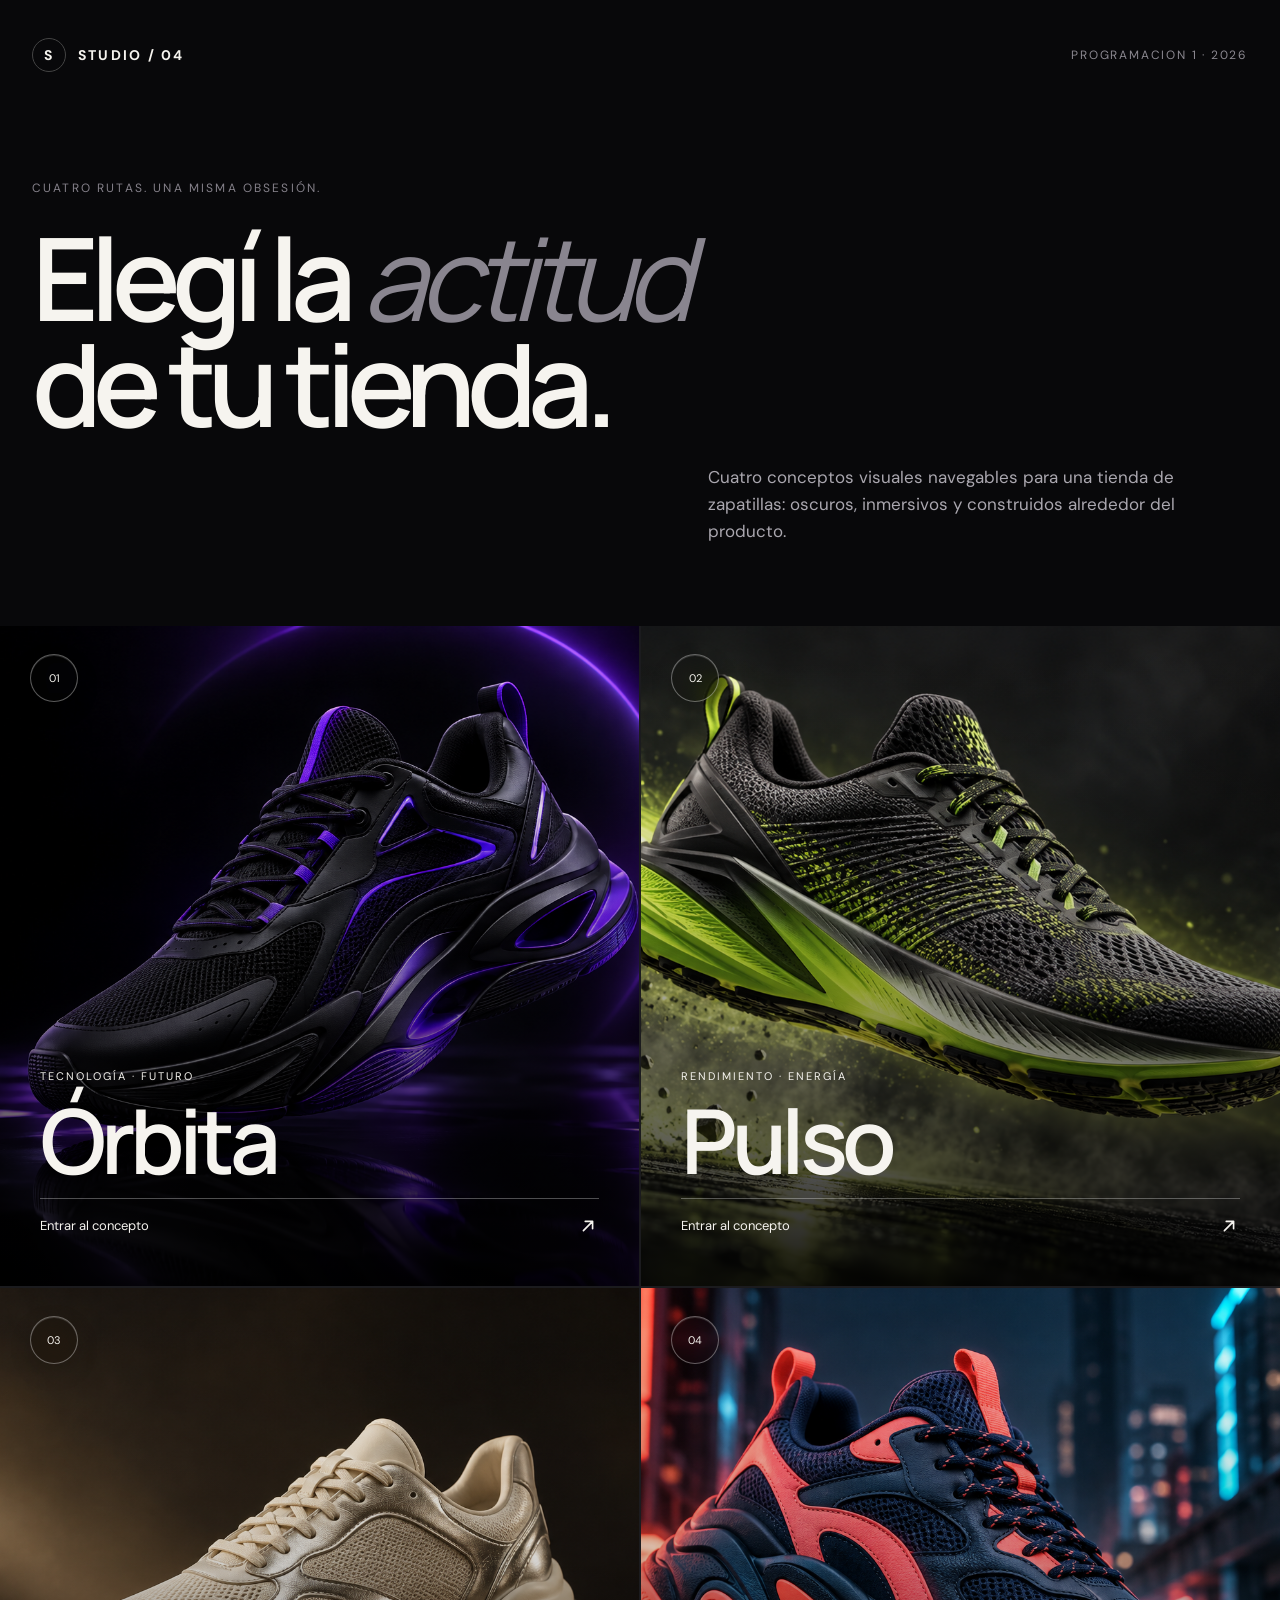
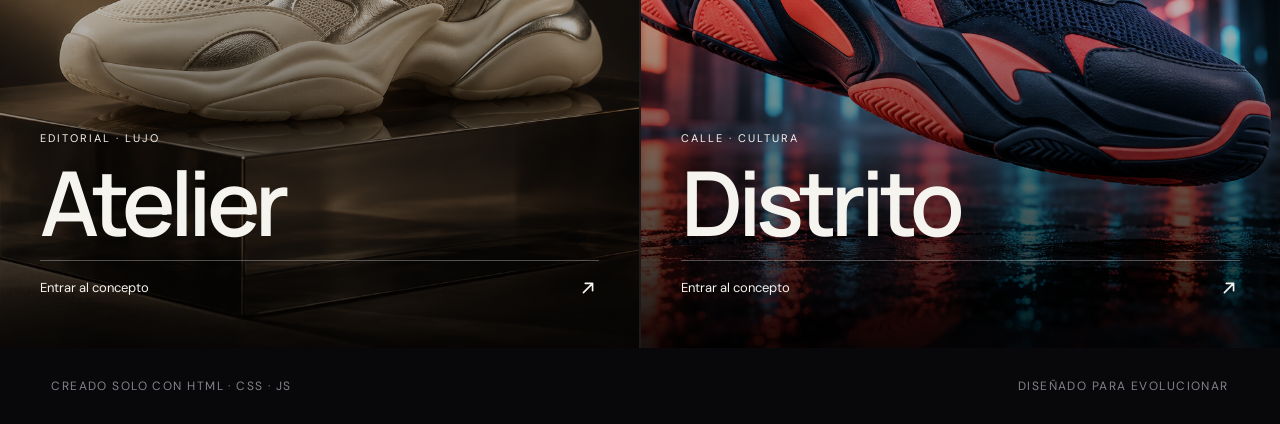
==== index.html @ f6ba2b38 "Entrega final de Studio 04" ====
<!doctype html>
<html lang="es">
  <head>
    <meta charset="utf-8">
    <meta name="viewport" content="width=device-width, initial-scale=1">
    <meta name="description" content="Cuatro conceptos visuales para una tienda de zapatillas.">
    <title>
      STUDIO / 04
    </title>
    <link rel="preconnect" href="https://fonts.googleapis.com">
    <link rel="preconnect" href="https://fonts.gstatic.com" crossorigin>
    <link href="https://fonts.googleapis.com/css2?family=DM+Sans:wght@400;500;600;700&family=Manrope:wght@400;500;600;700;800&display=swap" rel="stylesheet">
    <link rel="stylesheet" href="estilos.css">
  </head>
  <body class="pagina-indice">
    <header class="cabecera">
      <a class="marca" href="index.html" aria-label="Inicio">
        <span class="marca-simbolo">
          S
        </span>
        <span>
          STUDIO / 04
        </span>
      </a>
      <p class="etiqueta-cabecera">
        Programacion 1 · 2026
      </p>
    </header>
    <main>
      <section class="portada-indice">
        <div class="rotulo">
          Cuatro rutas. Una misma obsesión.
        </div>
        <h1>
          Elegí la
          <em>
            actitud
          </em>
          <br>
          de tu tienda.
        </h1>
        <p class="bajada-indice">
          Cuatro conceptos visuales navegables para una tienda de zapatillas: oscuros, inmersivos y construidos alrededor del producto.
        </p>
      </section>
      <section class="grilla-conceptos" aria-label="Conceptos disponibles">
        <a class="tarjeta-concepto" href="orbita.html">
          <img src="assets/imagenes/zapatilla-orbita.png" alt="Zapatilla negra iluminada en violeta">
          <div class="velo-tarjeta">
          </div>
          <span class="numero-concepto">
            01
          </span>
          <div class="datos-concepto">
            <span>
              Tecnología · Futuro
            </span>
            <h2>
              Órbita
            </h2>
            <p>
              Entrar al concepto
              <span class="icono-enlace">
                <svg class="icono-svg" aria-hidden="true">
                  <use href="assets/iconos.svg#flecha-arriba-derecha"></use>
                </svg>
              </span>
            </p>
          </div>
        </a>
        <a class="tarjeta-concepto" href="pulso.html">
          <img src="assets/imagenes/zapatilla-pulso.png" alt="Zapatilla de running negra y verde lima">
          <div class="velo-tarjeta">
          </div>
          <span class="numero-concepto">
            02
          </span>
          <div class="datos-concepto">
            <span>
              Rendimiento · Energía
            </span>
            <h2>
              Pulso
            </h2>
            <p>
              Entrar al concepto
              <span class="icono-enlace">
                <svg class="icono-svg" aria-hidden="true">
                  <use href="assets/iconos.svg#flecha-arriba-derecha"></use>
                </svg>
              </span>
            </p>
          </div>
        </a>
        <a class="tarjeta-concepto" href="atelier.html">
          <img src="assets/imagenes/zapatilla-atelier.png" alt="Zapatilla color crema sobre pedestal de vidrio">
          <div class="velo-tarjeta">
          </div>
          <span class="numero-concepto">
            03
          </span>
          <div class="datos-concepto">
            <span>
              Editorial · Lujo
            </span>
            <h2>
              Atelier
            </h2>
            <p>
              Entrar al concepto
              <span class="icono-enlace">
                <svg class="icono-svg" aria-hidden="true">
                  <use href="assets/iconos.svg#flecha-arriba-derecha"></use>
                </svg>
              </span>
            </p>
          </div>
        </a>
        <a class="tarjeta-concepto" href="distrito.html">
          <img src="assets/imagenes/zapatilla-distrito.png" alt="Zapatilla urbana azul y coral en una ciudad nocturna">
          <div class="velo-tarjeta">
          </div>
          <span class="numero-concepto">
            04
          </span>
          <div class="datos-concepto">
            <span>
              Calle · Cultura
            </span>
            <h2>
              Distrito
            </h2>
            <p>
              Entrar al concepto
              <span class="icono-enlace">
                <svg class="icono-svg" aria-hidden="true">
                  <use href="assets/iconos.svg#flecha-arriba-derecha"></use>
                </svg>
              </span>
            </p>
          </div>
        </a>
      </section>
    </main>
    <footer class="pie-indice">
      <span>
        Creado solo con HTML · CSS · JS
      </span>
      <span>
        Diseñado para evolucionar
      </span>
    </footer>
  </body>
</html>
---- estilos.css ----
@import url("css/base.css");
@import url("css/indice.css");
@import url("css/header.css");
@import url("css/producto.css");
@import url("css/footer.css");
@import url("css/temas.css");
@import url("css/responsive.css");
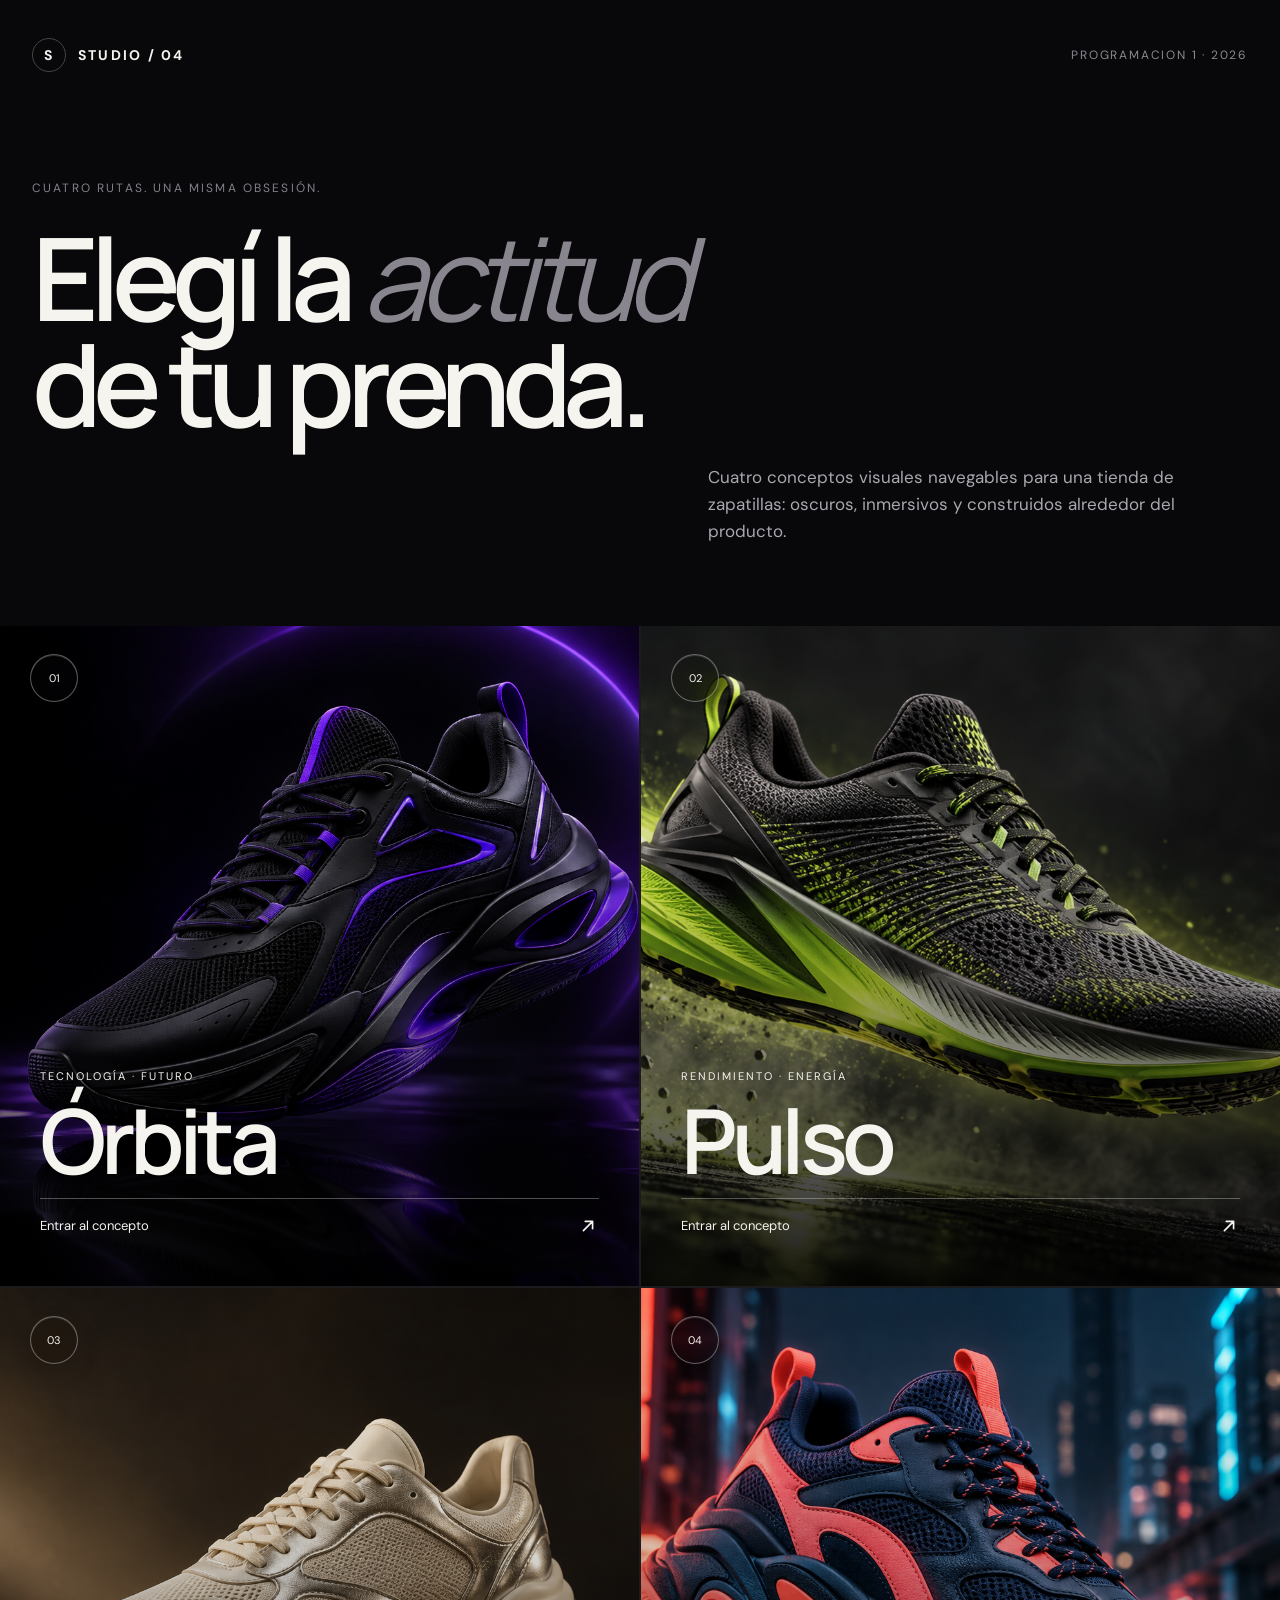
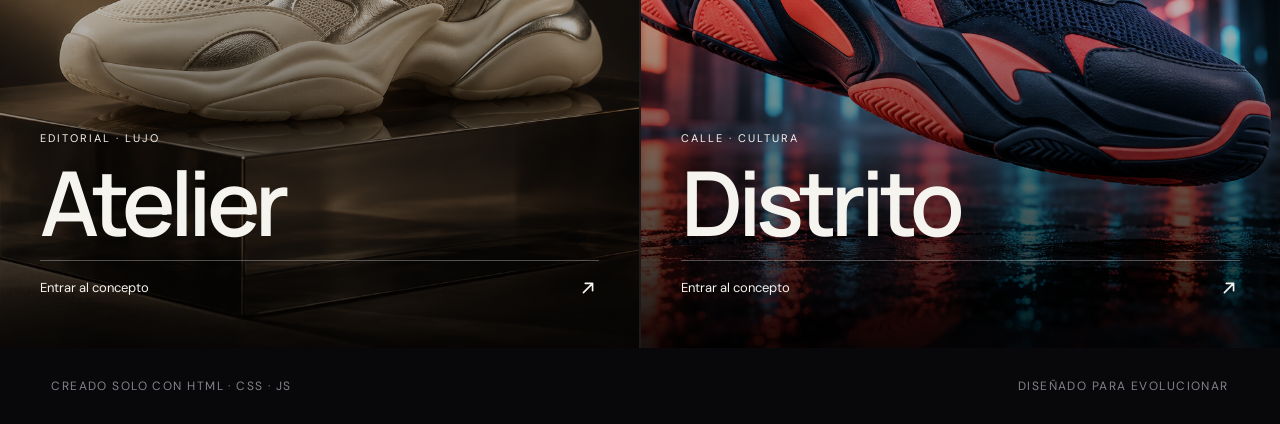
==== commit 018cc94e: ".2" ====
--- a/index.html
+++ b/index.html
@@ -37,7 +37,7 @@
             actitud
           </em>
           <br>
-          de tu tienda.
+          de tu prenda.
         </h1>
         <p class="bajada-indice">
           Cuatro conceptos visuales navegables para una tienda de zapatillas: oscuros, inmersivos y construidos alrededor del producto.
